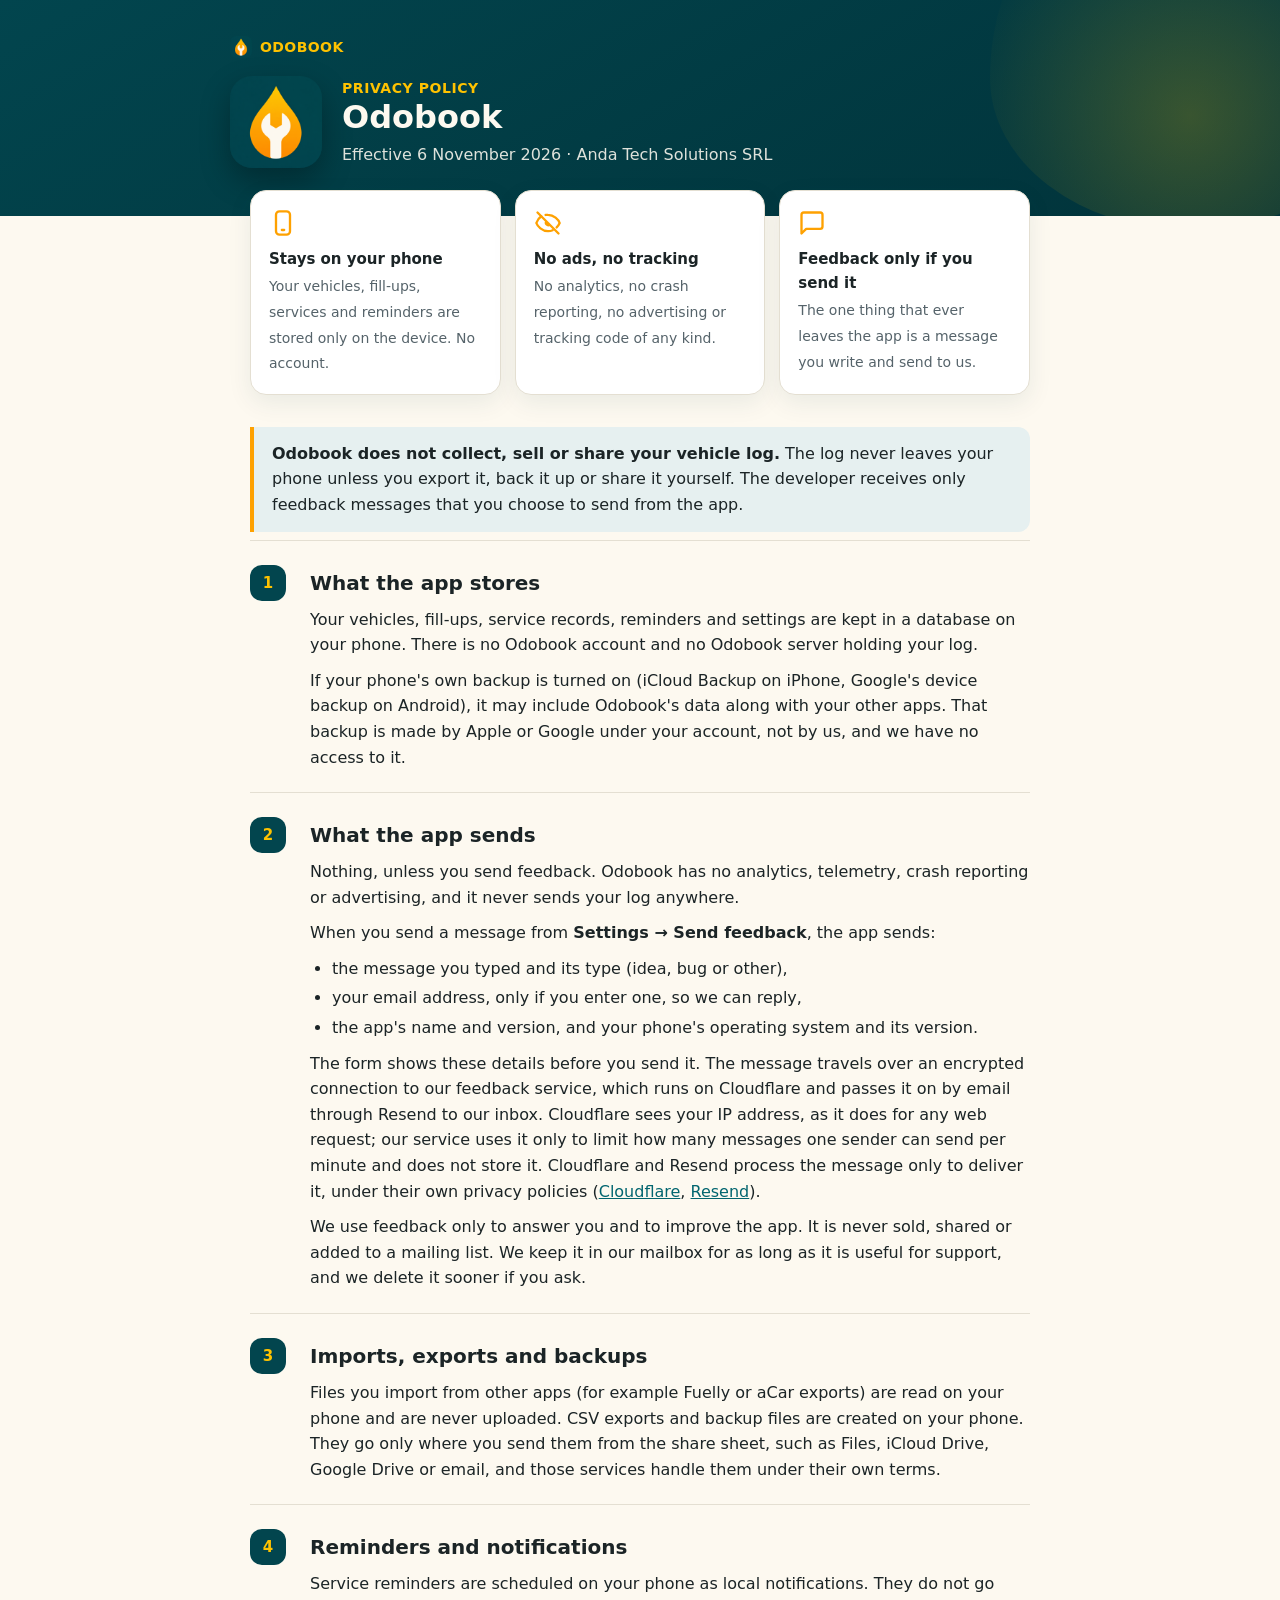
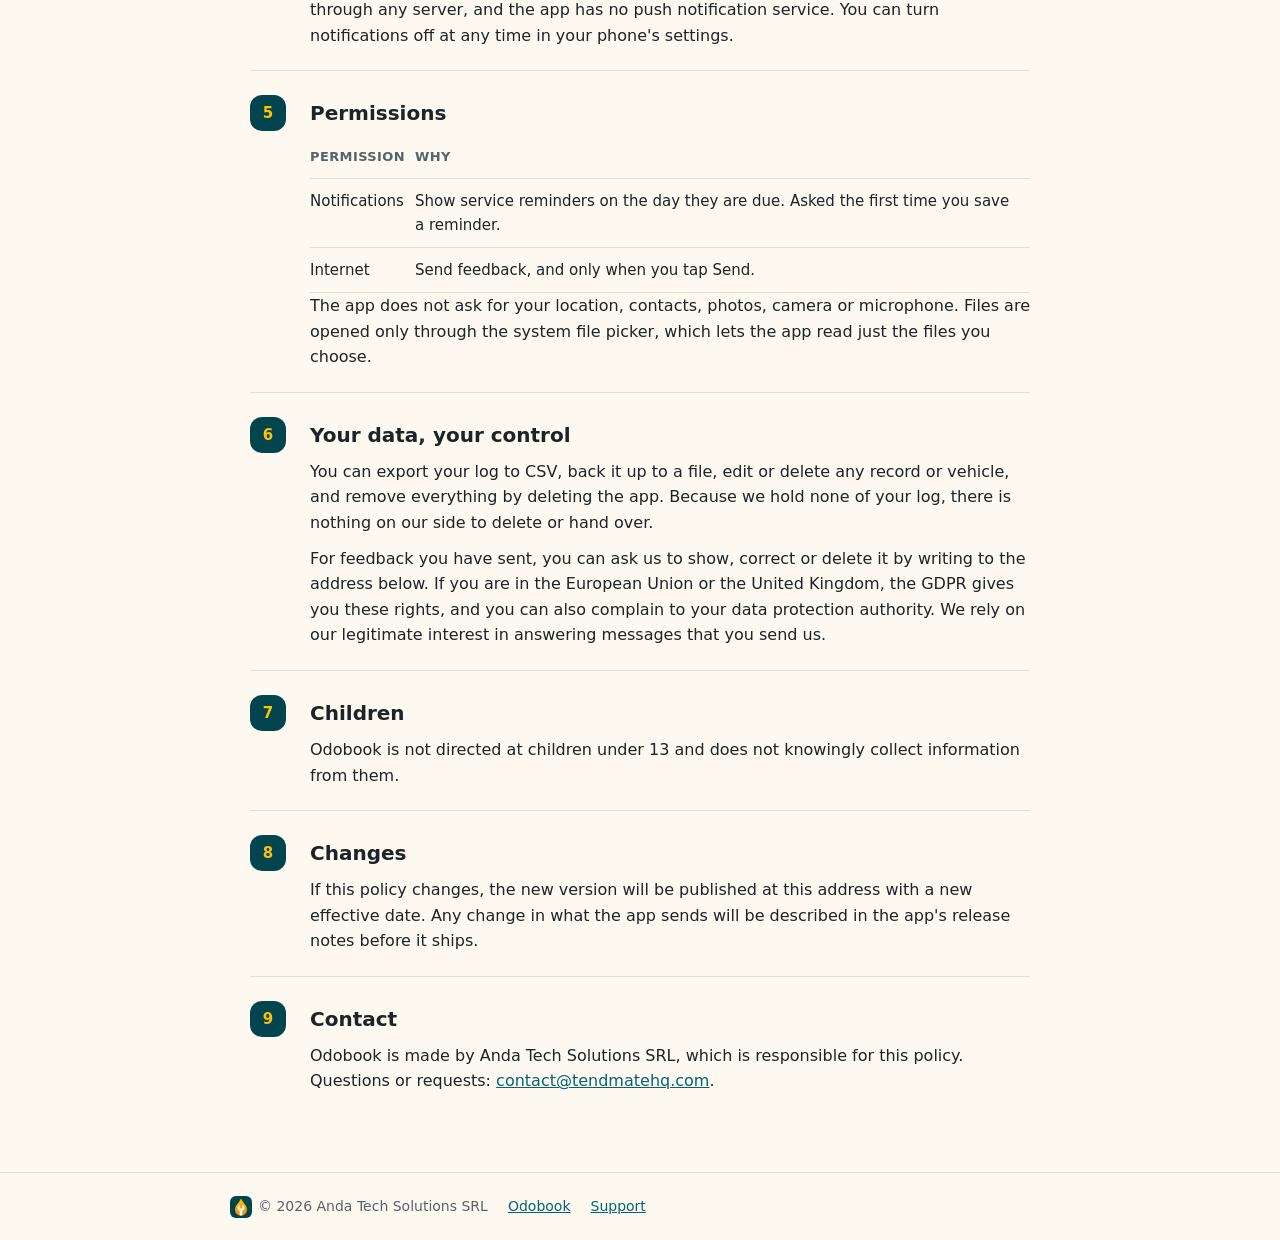
==== privacy/index.html @ 25920e2c "Odobook site: landing page, support and privacy policy Co-Authored-By: Claude Opus 5.5 <noreply@anth" ====
<!doctype html>
<html lang="en">
<head>
  <meta charset="utf-8">
  <meta name="viewport" content="width=device-width, initial-scale=1">
  <title>Privacy policy: Odobook</title>
  <meta name="description" content="Odobook keeps your vehicle log on your phone. No account, no ads, no analytics. The only thing ever sent is feedback you choose to send.">
  <link rel="icon" href="../assets/favicon.png">
  <link rel="stylesheet" href="../assets/style.css">
</head>
<body>
  <header class="hero">
    <div class="wrap">
      <div class="brand"><img src="../assets/favicon.png" alt=""><a href="../">Odobook</a></div>
      <div class="title">
        <img src="../assets/icon-256.png" alt="">
        <div>
          <div class="kicker">Privacy policy</div>
          <h1>Odobook</h1>
          <p>Effective 6 November 2026 · Anda Tech Solutions SRL</p>
        </div>
      </div>
    </div>
  </header>
  <main>
    <div class="wrap">
      <div class="glance">
        <div class="tile">
          <svg viewBox="0 0 24 24" fill="none" stroke="currentColor" stroke-width="2" stroke-linecap="round" stroke-linejoin="round"><rect x="6" y="2" width="12" height="20" rx="3"/><path d="M11 18h2"/></svg>
          <strong>Stays on your phone</strong>
          <span>Your vehicles, fill-ups, services and reminders are stored only on the device. No account.</span>
        </div>
        <div class="tile">
          <svg viewBox="0 0 24 24" fill="none" stroke="currentColor" stroke-width="2" stroke-linecap="round" stroke-linejoin="round"><path d="M3 3l18 18M10.6 10.6a2 2 0 0 0 2.8 2.8"/><path d="M9.9 5.1A10.4 10.4 0 0 1 12 5c5 0 9 4 10 7a11.6 11.6 0 0 1-2.6 3.8M6.2 6.2A11.7 11.7 0 0 0 2 12c1 3 5 7 10 7a9.8 9.8 0 0 0 4-.8"/></svg>
          <strong>No ads, no tracking</strong>
          <span>No analytics, no crash reporting, no advertising or tracking code of any kind.</span>
        </div>
        <div class="tile">
          <svg viewBox="0 0 24 24" fill="none" stroke="currentColor" stroke-width="2" stroke-linecap="round" stroke-linejoin="round"><path d="M21 15a2 2 0 0 1-2 2H7l-4 4V5a2 2 0 0 1 2-2h14a2 2 0 0 1 2 2z"/></svg>
          <strong>Feedback only if you send it</strong>
          <span>The one thing that ever leaves the app is a message you write and send to us.</span>
        </div>
      </div>

      <p class="summary"><strong>Odobook does not collect, sell or share your vehicle log.</strong> The log never leaves your phone unless you export it, back it up or share it yourself. The developer receives only feedback messages that you choose to send from the app.</p>

      <div class="section">
        <div class="n">1</div>
        <div>
          <h2>What the app stores</h2>
          <p>Your vehicles, fill-ups, service records, reminders and settings are kept in a database on your phone. There is no Odobook account and no Odobook server holding your log.</p>
          <p>If your phone's own backup is turned on (iCloud Backup on iPhone, Google's device backup on Android), it may include Odobook's data along with your other apps. That backup is made by Apple or Google under your account, not by us, and we have no access to it.</p>
        </div>
      </div>

      <div class="section">
        <div class="n">2</div>
        <div>
          <h2>What the app sends</h2>
          <p>Nothing, unless you send feedback. Odobook has no analytics, telemetry, crash reporting or advertising, and it never sends your log anywhere.</p>
          <p>When you send a message from <em>Settings → Send feedback</em>, the app sends:</p>
          <ul>
            <li>the message you typed and its type (idea, bug or other),</li>
            <li>your email address, only if you enter one, so we can reply,</li>
            <li>the app's name and version, and your phone's operating system and its version.</li>
          </ul>
          <p>The form shows these details before you send it. The message travels over an encrypted connection to our feedback service, which runs on Cloudflare and passes it on by email through Resend to our inbox. Cloudflare sees your IP address, as it does for any web request; our service uses it only to limit how many messages one sender can send per minute and does not store it. Cloudflare and Resend process the message only to deliver it, under their own privacy policies (<a href="https://www.cloudflare.com/privacypolicy/">Cloudflare</a>, <a href="https://resend.com/legal/privacy-policy">Resend</a>).</p>
          <p>We use feedback only to answer you and to improve the app. It is never sold, shared or added to a mailing list. We keep it in our mailbox for as long as it is useful for support, and we delete it sooner if you ask.</p>
        </div>
      </div>

      <div class="section">
        <div class="n">3</div>
        <div>
          <h2>Imports, exports and backups</h2>
          <p>Files you import from other apps (for example Fuelly or aCar exports) are read on your phone and are never uploaded. CSV exports and backup files are created on your phone. They go only where you send them from the share sheet, such as Files, iCloud Drive, Google Drive or email, and those services handle them under their own terms.</p>
        </div>
      </div>

      <div class="section">
        <div class="n">4</div>
        <div>
          <h2>Reminders and notifications</h2>
          <p>Service reminders are scheduled on your phone as local notifications. They do not go through any server, and the app has no push notification service. You can turn notifications off at any time in your phone's settings.</p>
        </div>
      </div>

      <div class="section">
        <div class="n">5</div>
        <div>
          <h2>Permissions</h2>
          <table>
            <tr><th>Permission</th><th>Why</th></tr>
            <tr><td>Notifications</td><td>Show service reminders on the day they are due. Asked the first time you save a reminder.</td></tr>
            <tr><td>Internet</td><td>Send feedback, and only when you tap Send.</td></tr>
          </table>
          <p>The app does not ask for your location, contacts, photos, camera or microphone. Files are opened only through the system file picker, which lets the app read just the files you choose.</p>
        </div>
      </div>

      <div class="section">
        <div class="n">6</div>
        <div>
          <h2>Your data, your control</h2>
          <p>You can export your log to CSV, back it up to a file, edit or delete any record or vehicle, and remove everything by deleting the app. Because we hold none of your log, there is nothing on our side to delete or hand over.</p>
          <p>For feedback you have sent, you can ask us to show, correct or delete it by writing to the address below. If you are in the European Union or the United Kingdom, the GDPR gives you these rights, and you can also complain to your data protection authority. We rely on our legitimate interest in answering messages that you send us.</p>
        </div>
      </div>

      <div class="section">
        <div class="n">7</div>
        <div>
          <h2>Children</h2>
          <p>Odobook is not directed at children under 13 and does not knowingly collect information from them.</p>
        </div>
      </div>

      <div class="section">
        <div class="n">8</div>
        <div>
          <h2>Changes</h2>
          <p>If this policy changes, the new version will be published at this address with a new effective date. Any change in what the app sends will be described in the app's release notes before it ships.</p>
        </div>
      </div>

      <div class="section">
        <div class="n">9</div>
        <div>
          <h2>Contact</h2>
          <p>Odobook is made by Anda Tech Solutions SRL, which is responsible for this policy. Questions or requests: <a href="mailto:contact@tendmatehq.com">contact@tendmatehq.com</a>.</p>
        </div>
      </div>
    </div>
  </main>
  <footer>
    <div class="wrap">
      <span><img src="../assets/favicon.png" alt="">© 2026 Anda Tech Solutions SRL</span>
      <a href="../">Odobook</a>
      <a href="../support/">Support</a>
    </div>
  </footer>
</body>
</html>
---- assets/style.css ----
/* Odobook site. Colors from brand/BRAND.md: petrol teal, amber, cream. */
:root {
  --teal: #02454E;
  --teal-deep: #01333A;
  --amber: #FEC201;
  --amber-deep: #FEA101;
  --accent: #02454E;
  --accent-text: #FFFFFF;
  --accent-soft: #E6F0F0;
  --link: #02656F;
  --text: #1B2426;
  --muted: #55636A;
  --border: #E4DFD2;
  --panel: #FFFFFF;
  --bg: #FDF9F0;
  color-scheme: light dark;
}
@media (prefers-color-scheme: dark) {
  :root {
    --accent: #FEC201;
    --accent-text: #0B1E21;
    --accent-soft: #15353A;
    --link: #FFD65C;
    --text: #E9EEEE;
    --muted: #A3B3B5;
    --border: #22403F;
    --panel: #102A2E;
    --bg: #0B1E21;
  }
}
* { box-sizing: border-box; }
body { margin: 0; background: var(--bg); color: var(--text); font: 16px/1.6 system-ui, -apple-system, "Segoe UI", Roboto, sans-serif; }
a { color: var(--link); }
.wrap { max-width: 820px; margin: 0 auto; padding: 0 20px; }
.num, .tabular { font-variant-numeric: tabular-nums; }

/* Hero */
header.hero { background: linear-gradient(150deg, var(--teal), var(--teal-deep)); color: #FDF9F0; padding: 36px 20px 48px; position: relative; overflow: hidden; }
header.hero::after { content: ""; position: absolute; right: -110px; top: -150px; width: 400px; height: 380px; border-radius: 50% 50% 50% 50% / 60% 60% 40% 40%; background: radial-gradient(circle at 50% 70%, rgba(254,194,1,.22), rgba(254,161,1,0) 70%); }
header.hero .wrap { position: relative; padding: 0; }
.brand { display: inline-flex; align-items: center; gap: 8px; font-weight: 600; font-size: 14px; letter-spacing: .03em; text-transform: uppercase; margin-bottom: 18px; }
.brand img { width: 22px; height: 22px; border-radius: 6px; }
.brand a { color: #FDF9F0; text-decoration: none; }
header.hero .title { display: flex; align-items: center; gap: 20px; }
header.hero .title img { width: 92px; height: 92px; border-radius: 22px; box-shadow: 0 12px 30px rgba(0,0,0,.3); flex: none; }
header.hero h1 { margin: 0; font-size: 32px; line-height: 1.15; }
header.hero p { margin: 6px 0 0; color: rgba(253,249,240,.88); }
header.hero a { color: var(--amber); }
.kicker { font-size: 14px; font-weight: 600; text-transform: uppercase; letter-spacing: .04em; color: var(--amber); }

/* At a glance */
.glance { display: grid; gap: 14px; grid-template-columns: repeat(auto-fit, minmax(220px, 1fr)); margin: -26px 0 32px; position: relative; }
.glance .tile { background: var(--panel); border: 1px solid var(--border); border-radius: 16px; padding: 18px; box-shadow: 0 8px 24px rgba(2,69,78,.08); }
.glance .tile svg { width: 28px; height: 28px; display: block; margin-bottom: 10px; color: var(--amber-deep); }
.glance .tile strong { display: block; font-size: 15px; margin-bottom: 2px; }
.glance .tile span { color: var(--muted); font-size: 14px; }

/* Sections */
main { padding: 0 0 56px; }
.section { display: grid; grid-template-columns: 44px 1fr; gap: 16px; padding: 22px 0; border-top: 1px solid var(--border); }
.section:first-of-type { border-top: 0; }
.section .n { width: 36px; height: 36px; border-radius: 12px; background: var(--teal); color: var(--amber); font-weight: 700; display: flex; align-items: center; justify-content: center; font-size: 15px; margin-top: 2px; }
@media (prefers-color-scheme: dark) { .section .n { background: var(--amber); color: var(--teal-deep); } }
.section h2 { font-size: 20px; margin: 4px 0 8px; }
.section h3 { font-size: 16px; margin: 16px 0 4px; }
.section p, .section ol, .section ul { margin: 0 0 10px; }
.section ol, .section ul { padding-left: 22px; }
.section li { margin-bottom: 4px; }
.section > div > :last-child { margin-bottom: 0; }
.summary { border-left: 4px solid var(--amber-deep); background: var(--accent-soft); padding: 14px 18px; border-radius: 0 12px 12px 0; margin: 0 0 8px; }
em { font-style: normal; font-weight: 600; }

table { border-collapse: collapse; width: 100%; font-size: 15px; margin-top: 6px; }
th, td { text-align: left; padding: 10px 10px 10px 0; border-bottom: 1px solid var(--border); vertical-align: top; }
th { color: var(--muted); font-weight: 600; font-size: 13px; text-transform: uppercase; letter-spacing: .03em; }

/* Landing */
.features { display: grid; gap: 16px; grid-template-columns: repeat(auto-fit, minmax(240px, 1fr)); margin: 8px 0 28px; }
.feature { border: 1px solid var(--border); background: var(--panel); border-radius: 16px; padding: 18px 20px; }
.feature h3 { margin: 0 0 4px; font-size: 17px; }
.feature p { margin: 0; color: var(--muted); font-size: 15px; }
h2.plain { font-size: 22px; margin: 36px 0 10px; }
.actions { display: flex; flex-wrap: wrap; align-items: center; gap: 10px 16px; margin: 18px 0 0; }
.btn { display: inline-block; background: var(--amber); color: var(--teal-deep); text-decoration: none; font-weight: 700; padding: 9px 18px; border-radius: 999px; }
.btn:hover { filter: brightness(1.06); }
.btn.ghost { background: transparent; color: #FDF9F0; border: 1px solid rgba(253,249,240,.5); font-weight: 600; }
.soon { font-size: 14px; color: rgba(253,249,240,.8); }

footer { border-top: 1px solid var(--border); padding: 22px 20px; color: var(--muted); font-size: 14px; }
footer .wrap { display: flex; flex-wrap: wrap; align-items: center; gap: 8px 20px; padding: 0; }
footer img { width: 22px; height: 22px; border-radius: 6px; vertical-align: middle; margin-right: 6px; }

@media (max-width: 520px) {
  header.hero .title { align-items: flex-start; }
  header.hero .title img { width: 64px; height: 64px; border-radius: 16px; }
  header.hero h1 { font-size: 26px; }
  .section { grid-template-columns: 1fr; gap: 6px; }
}
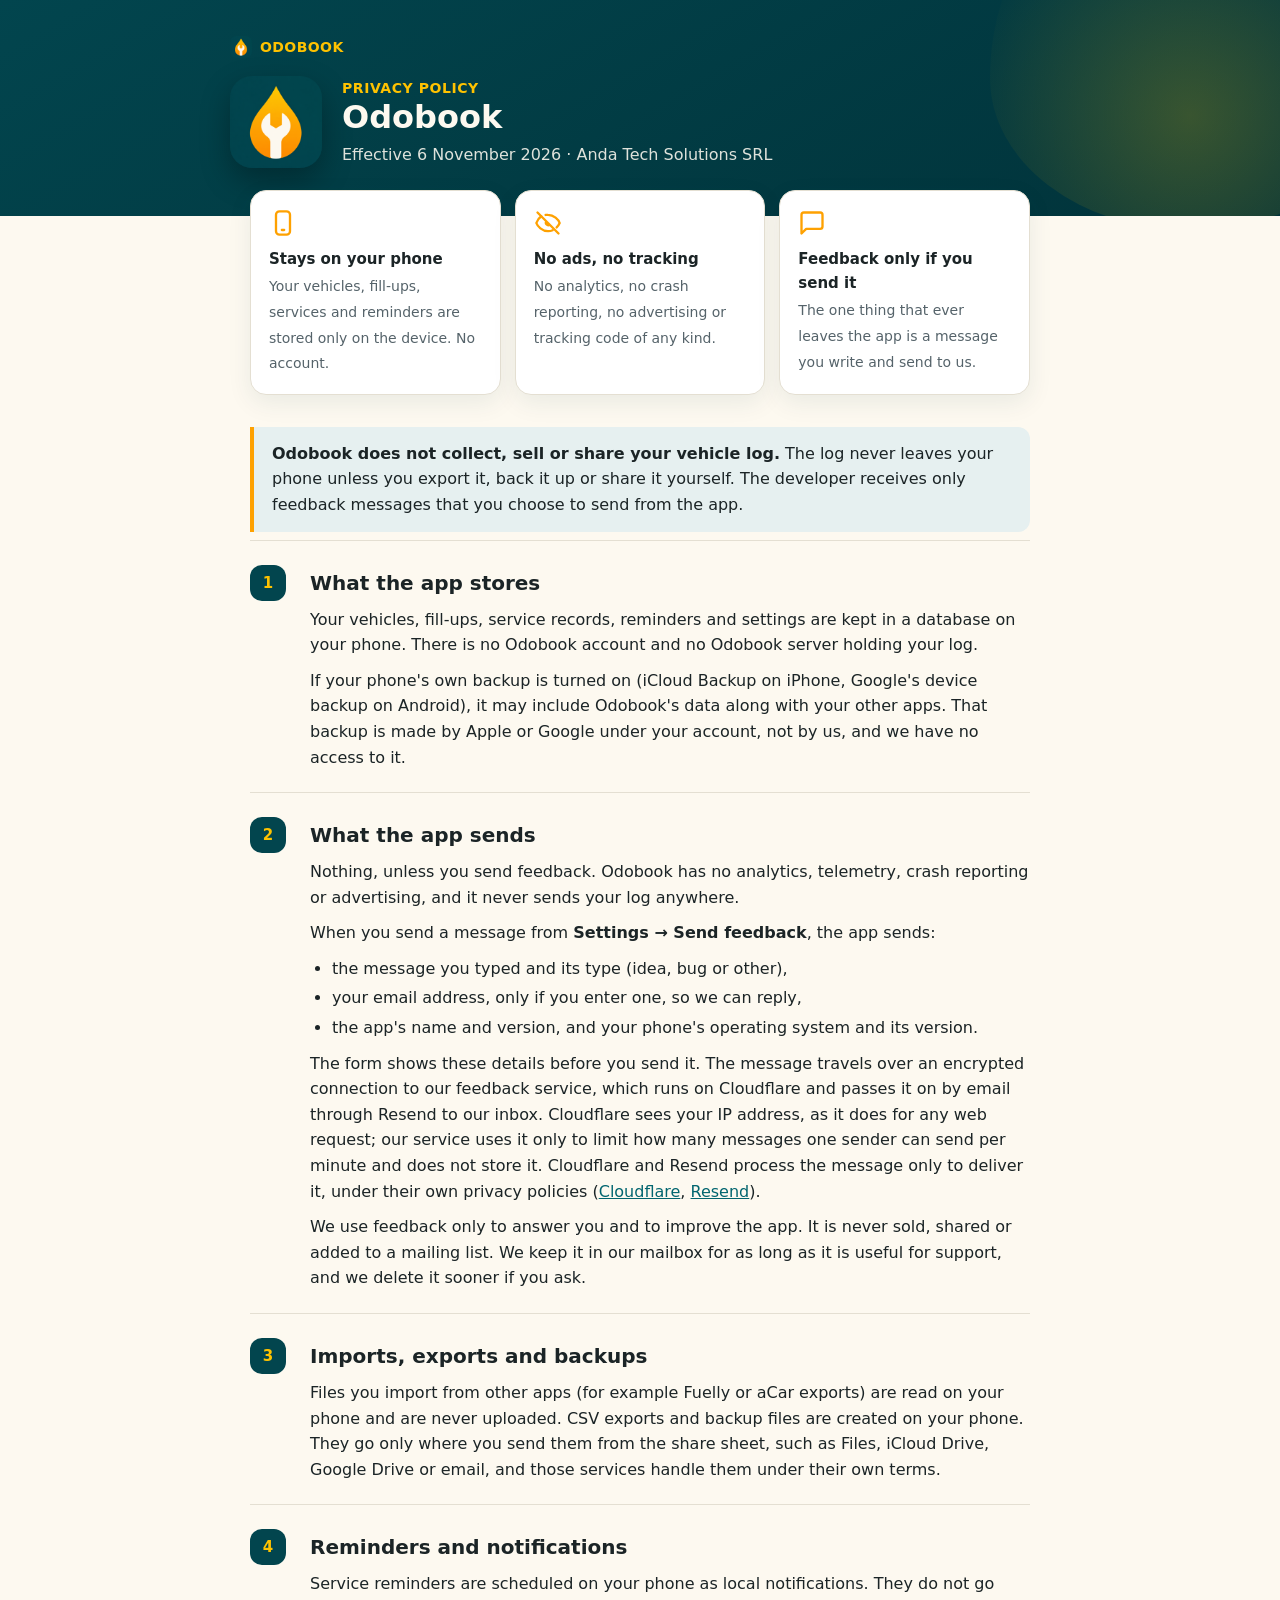
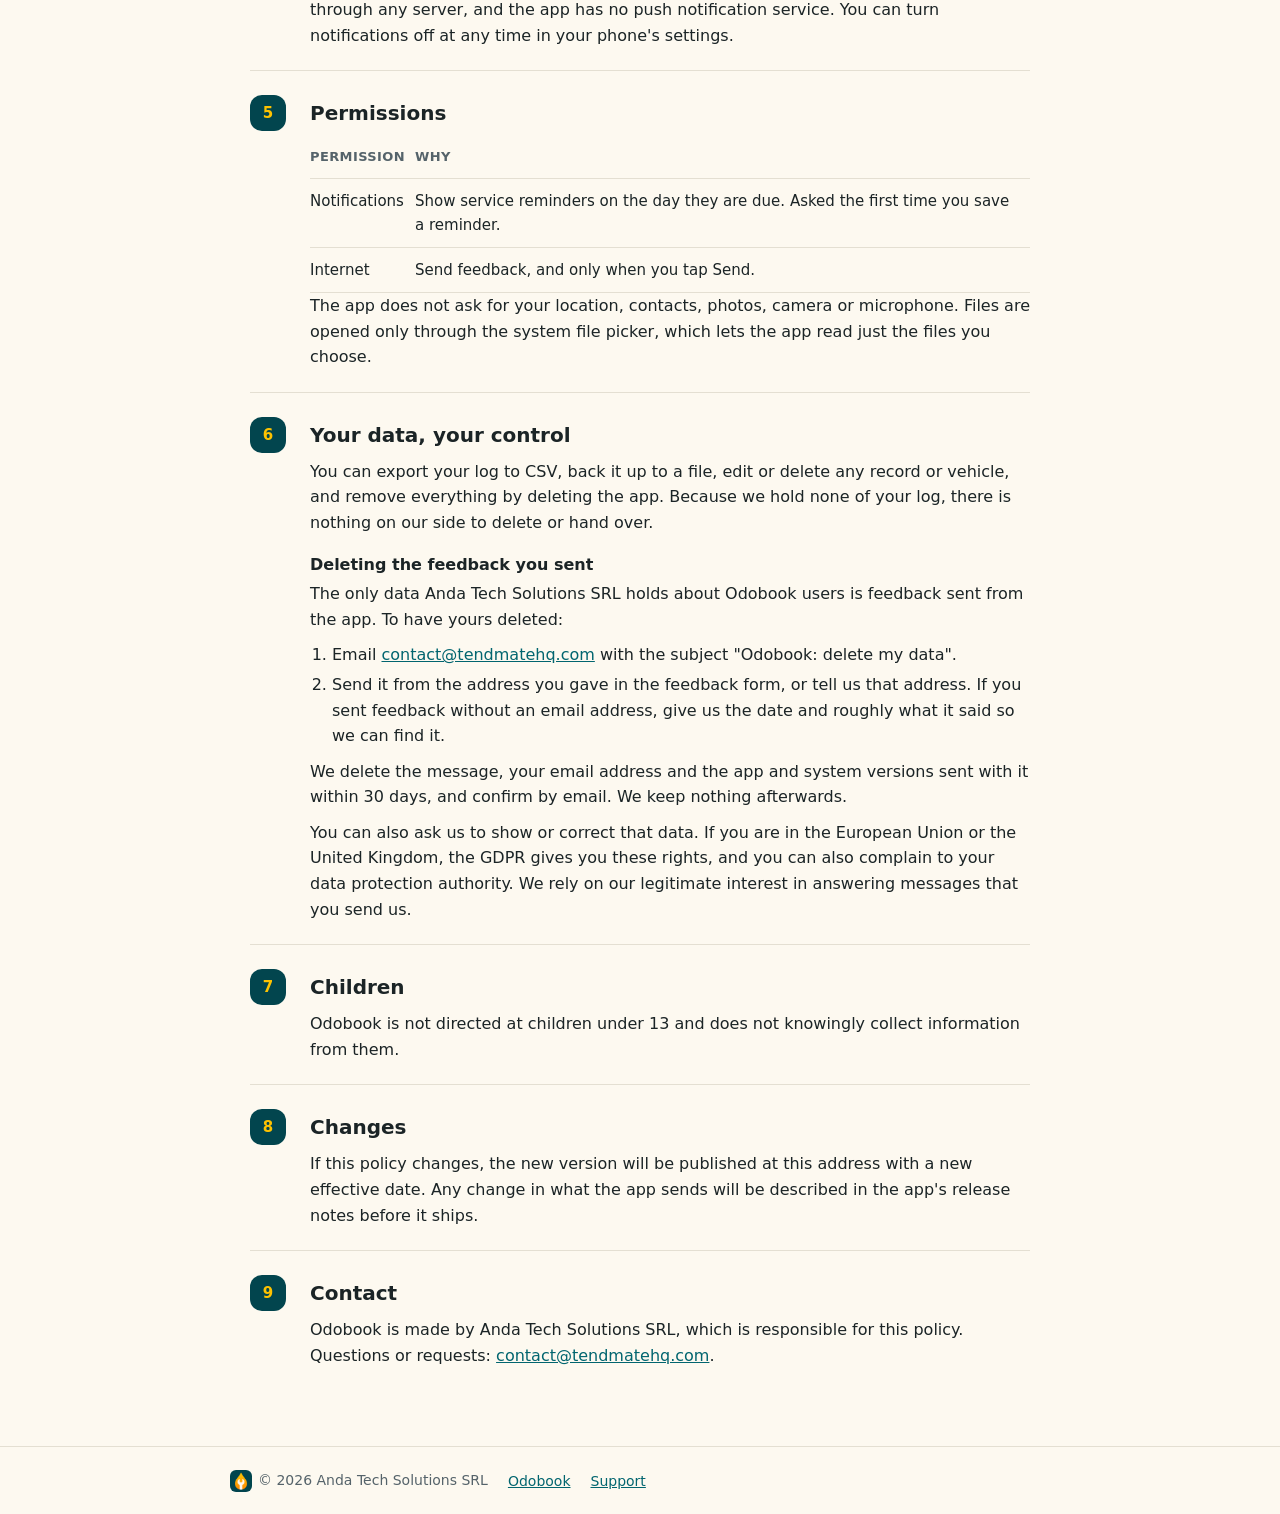
==== commit cb50ad3e: "Privacy: steps for deleting the feedback someone sent Play's data safety form links here for deletio" ====
--- a/privacy/index.html
+++ b/privacy/index.html
@@ -98,12 +98,19 @@
         </div>
       </div>
 
-      <div class="section">
+      <div class="section" id="delete">
         <div class="n">6</div>
         <div>
           <h2>Your data, your control</h2>
           <p>You can export your log to CSV, back it up to a file, edit or delete any record or vehicle, and remove everything by deleting the app. Because we hold none of your log, there is nothing on our side to delete or hand over.</p>
-          <p>For feedback you have sent, you can ask us to show, correct or delete it by writing to the address below. If you are in the European Union or the United Kingdom, the GDPR gives you these rights, and you can also complain to your data protection authority. We rely on our legitimate interest in answering messages that you send us.</p>
+          <h3>Deleting the feedback you sent</h3>
+          <p>The only data Anda Tech Solutions SRL holds about Odobook users is feedback sent from the app. To have yours deleted:</p>
+          <ol>
+            <li>Email <a href="mailto:contact@tendmatehq.com?subject=Odobook%3A%20delete%20my%20data">contact@tendmatehq.com</a> with the subject "Odobook: delete my data".</li>
+            <li>Send it from the address you gave in the feedback form, or tell us that address. If you sent feedback without an email address, give us the date and roughly what it said so we can find it.</li>
+          </ol>
+          <p>We delete the message, your email address and the app and system versions sent with it within 30 days, and confirm by email. We keep nothing afterwards.</p>
+          <p>You can also ask us to show or correct that data. If you are in the European Union or the United Kingdom, the GDPR gives you these rights, and you can also complain to your data protection authority. We rely on our legitimate interest in answering messages that you send us.</p>
         </div>
       </div>
 
